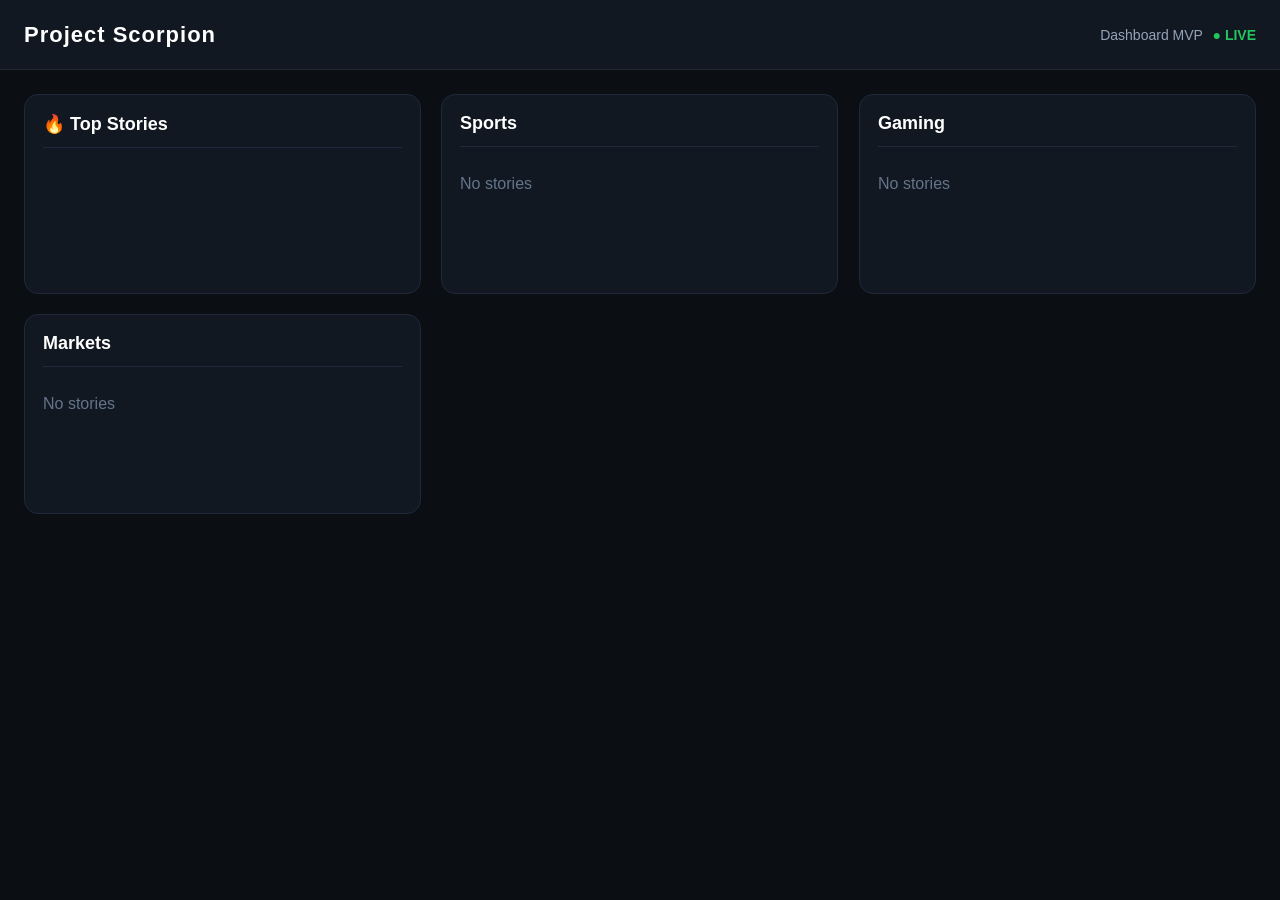
==== public/index.html @ e4bf0c77 "backend cleanup" ====
<!DOCTYPE html>
<html lang="en">
<head>
  <meta charset="UTF-8" />
  <meta name="viewport" content="width=device-width, initial-scale=1.0"/>
  <title>Project Scorpion</title>

 <style>
  * {
    box-sizing: border-box;
  }

  body {
    margin: 0;
    font-family: Arial, sans-serif;
    background: #0b0f14;
    color: white;
  }

  header {
    height: 70px;
    background: #121821;
    border-bottom: 1px solid #1f2937;

    display: flex;
    align-items: center;
    justify-content: space-between;

    padding: 0 24px;

    position: sticky;
    top: 0;
    z-index: 100;
    backdrop-filter: blur(10px);
  }

  .logo {
    font-size: 22px;
    font-weight: bold;
    letter-spacing: 1px;
  }

  .menu {
    color: #94a3b8;
    font-size: 14px;
  }

  .grid {
    padding: 24px;

    display: grid;
    grid-template-columns: repeat(auto-fit, minmax(320px, 1fr));
    gap: 20px;
  }

  /* =========================
     CARD
  ========================= */
  .card {
    background: #121821;
    border: 1px solid #1e293b;
    border-radius: 14px;
    padding: 18px;
    min-height: 200px;
    display: flex;
    flex-direction: column;
    overflow: hidden;
    transition: transform 0.15s ease,
                border-color 0.15s ease,
                opacity 0.3s ease;
    contain: layout paint;
  }

  .card:hover {
    transform: translateY(-2px);
    border-color: #334155;
  }

  .card h3 {
    margin-top: 0;
    margin-bottom: 18px;
    font-size: 18px;
    border-bottom: 1px solid #1e293b;
    padding-bottom: 12px;
  }

  /* =========================
     ITEMS
  ========================= */
  .item {
  padding: 12px 0;
  border-bottom: 1px solid #1e293b;
  line-height: 1.4;
  cursor: pointer;

  opacity: 0;
  transform: translateY(6px);

  transition: opacity 0.25s ease, transform 0.25s ease;
  will-change: opacity, transform;
}

  .item.show {
  opacity: 1;
  transform: translateY(0);
}

  .item:last-child {
    border-bottom: none;
  }

  .rank {
    color: #64748b;
    font-size: 13px;
    margin-right: 8px;
  }

  .hot {
    color: #f97316;
    font-size: 11px;
    font-weight: bold;
    margin-left: 8px;
  }

  .timestamp {
    margin-top: 6px;
    color: #64748b;
    font-size: 11px;
  }

  .new {
  color: #ef4444;
  font-size: 11px;
  font-weight: 700;
  margin-left: 8px;
  letter-spacing: 0.5px;
}

  .item a {
    display: inline-block;
    color: inherit;
    text-decoration: none;
    transition: 0.15s ease;
  }

  .item a:hover {
    text-decoration: underline;
    color: #60a5fa;
  }

  .item.new-flash {
  box-shadow: 0 0 0 1px rgba(239, 68, 68, 0.35),
              0 0 18px rgba(239, 68, 68, 0.25);
  background: rgba(239, 68, 68, 0.06);
}

  /* =========================
     SKELETON LOADING
  ========================= */
  .skeleton {
    opacity: 0.7;
  }

.skeleton-line {
  height: 10px;
  background: linear-gradient(90deg, #1e293b, #334155, #1e293b);
  background-size: 200% 100%;
  animation: shimmer 1.2s infinite;
  margin-bottom: 8px;
  border-radius: 4px;
  position: relative;
  overflow: hidden;
}

.skeleton-line.short {
  width: 60%;
}

.skeleton-line.long {
  width: 80%;
}
/* subtle pulse animation */
.skeleton-line::after {
  content: "";
  position: absolute;
  top: 0;
  left: -100%;
  height: 100%;
  width: 100%;
  background: linear-gradient(
    90deg,
    transparent,
    rgba(255,255,255,0.06),
    transparent
  );
  animation: shimmer 1.2s infinite;
}

 @keyframes shimmer {
  0% { background-position: -200% 0; }
  100% { background-position: 200% 0; }
}


/* ---------------------------
   SKELETON LOADING STATE
---------------------------- */

.skeleton-item {
  height: 18px;
  margin: 10px 0;
  width: 100%;
  border-radius: 6px;
  background: #1e293b;
  position: relative;
  overflow: hidden;
}

/* shimmer effect */
.skeleton-item::after {
  content: "";
  position: absolute;
  top: 0;
  left: -150px;
  height: 100%;
  width: 150px;
  background: linear-gradient(
    90deg,
    transparent,
    rgba(255,255,255,0.08),
    transparent
  );
  animation: shimmer 1.2s infinite;
}

/* smooth fade for Top Stories swap */
.fade-out {
  opacity: 0;
  transition: opacity 0.2s ease;
}

.fade-in {
  opacity: 1;
  transition: opacity 0.25s ease;
}

.live-indicator {
  color: #22c55e;
  font-weight: 600;
  margin-left: 6px;
  position: relative;
  animation: livePulse 1.6s ease-in-out infinite;
}

@keyframes livePulse {
  0% {
    opacity: 0.4;
    text-shadow: 0 0 0 rgba(34, 197, 94, 0);
  }
  50% {
    opacity: 1;
    text-shadow: 0 0 8px rgba(34, 197, 94, 0.6);
  }
  100% {
    opacity: 0.4;
    text-shadow: 0 0 0 rgba(34, 197, 94, 0);
  }
}

</style>

</head>

<body>

  <header>
  <div class="logo">Project Scorpion</div>
  <div class="menu">
  Dashboard MVP <span class="live-indicator">● LIVE</span>
</div>
</header>

  <div class="grid" id="dashboard"></div>

<script src="sources.js" defer></script>
<script src="main.js" defer></script>


</body>
</html>
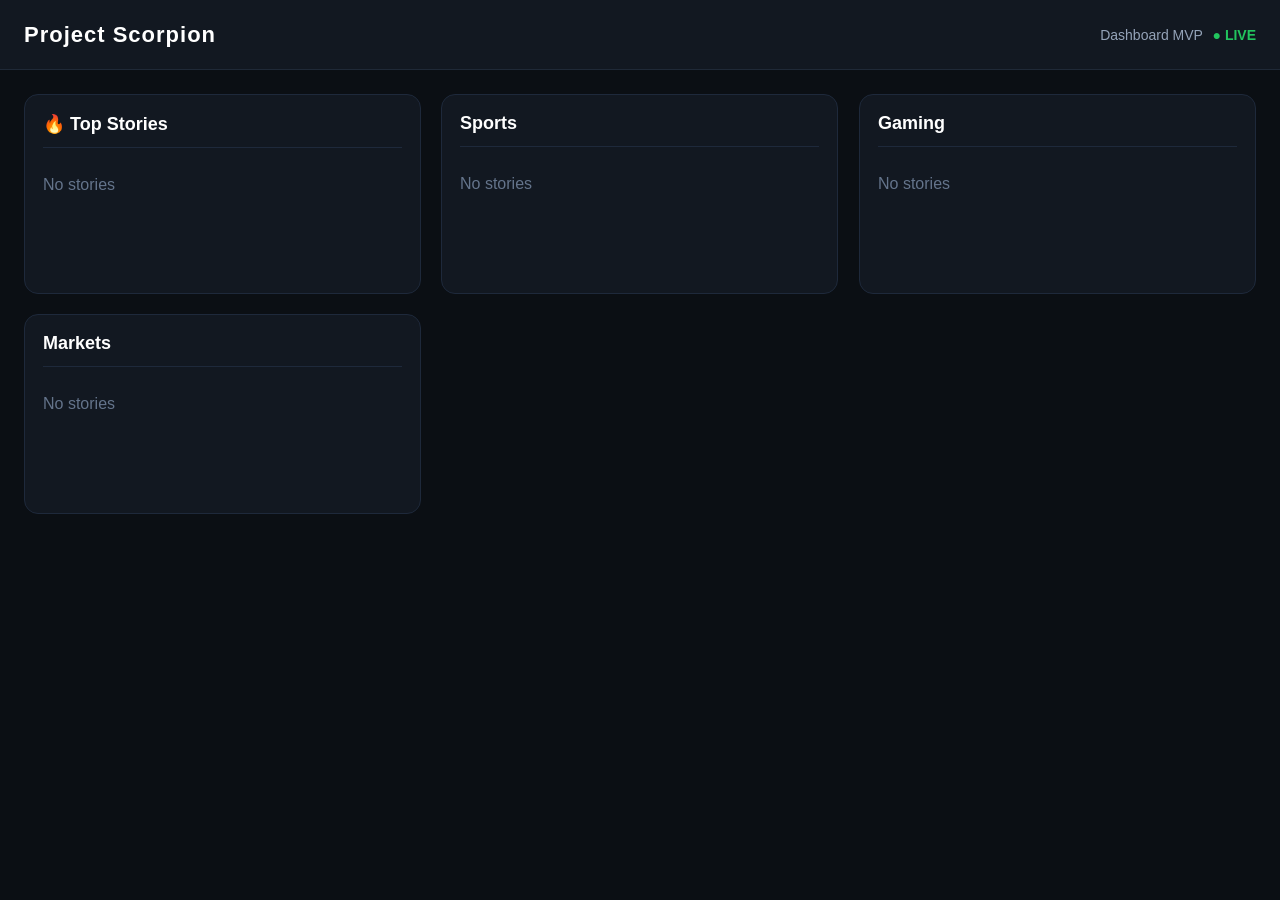
==== commit 9df231f4: "Add story source and publication metadata" ====
--- a/public/index.html
+++ b/public/index.html
@@ -2,10 +2,10 @@
 <html lang="en">
 <head>
   <meta charset="UTF-8" />
-  <meta name="viewport" content="width=device-width, initial-scale=1.0"/>
+  <meta name="viewport" content="width=device-width, initial-scale=1.0" />
   <title>Project Scorpion</title>
 
- <style>
+  <style>
   * {
     box-sizing: border-box;
   }
@@ -65,15 +65,15 @@
     display: flex;
     flex-direction: column;
     overflow: hidden;
-    transition: transform 0.15s ease,
-                border-color 0.15s ease,
+    transition: border-color 0.15s ease,
+                box-shadow 0.15s ease,
                 opacity 0.3s ease;
     contain: layout paint;
   }
 
   .card:hover {
-    transform: translateY(-2px);
     border-color: #334155;
+    box-shadow: 0 8px 24px rgba(0, 0, 0, 0.2);
   }
 
   .card h3 {
@@ -88,22 +88,20 @@
      ITEMS
   ========================= */
   .item {
-  padding: 12px 0;
-  border-bottom: 1px solid #1e293b;
-  line-height: 1.4;
-  cursor: pointer;
-
-  opacity: 0;
-  transform: translateY(6px);
-
-  transition: opacity 0.25s ease, transform 0.25s ease;
-  will-change: opacity, transform;
-}
+    padding: 12px 0;
+    border-bottom: 1px solid #1e293b;
+    line-height: 1.4;
+    cursor: pointer;
+    opacity: 0;
+    transform: translateY(6px);
+    transition: opacity 0.25s ease, transform 0.25s ease;
+    will-change: opacity, transform;
+  }
 
   .item.show {
-  opacity: 1;
-  transform: translateY(0);
-}
+    opacity: 1;
+    transform: translateY(0);
+  }
 
   .item:last-child {
     border-bottom: none;
@@ -129,12 +127,12 @@
   }
 
   .new {
-  color: #ef4444;
-  font-size: 11px;
-  font-weight: 700;
-  margin-left: 8px;
-  letter-spacing: 0.5px;
-}
+    color: #ef4444;
+    font-size: 11px;
+    font-weight: 700;
+    margin-left: 8px;
+    letter-spacing: 0.5px;
+  }
 
   .item a {
     display: inline-block;
@@ -149,10 +147,10 @@
   }
 
   .item.new-flash {
-  box-shadow: 0 0 0 1px rgba(239, 68, 68, 0.35),
-              0 0 18px rgba(239, 68, 68, 0.25);
-  background: rgba(239, 68, 68, 0.06);
-}
+    box-shadow: 0 0 0 1px rgba(239, 68, 68, 0.35),
+                0 0 18px rgba(239, 68, 68, 0.25);
+    background: rgba(239, 68, 68, 0.06);
+  }
 
   /* =========================
      SKELETON LOADING
@@ -267,24 +265,24 @@
   }
 }
 
-</style>
+  </style>
 
 </head>
 
 <body>
 
   <header>
-  <div class="logo">Project Scorpion</div>
-  <div class="menu">
-  Dashboard MVP <span class="live-indicator">● LIVE</span>
-</div>
-</header>
+    <div class="logo">Project Scorpion</div>
+    <div class="menu">
+      Dashboard MVP <span class="live-indicator">● LIVE</span>
+    </div>
+  </header>
 
   <div class="grid" id="dashboard"></div>
 
-<script src="sources.js" defer></script>
-<script src="main.js" defer></script>
+  <script src="sources.js" defer></script>
+  <script src="main.js" defer></script>
 
 
 </body>
-</html>+</html>
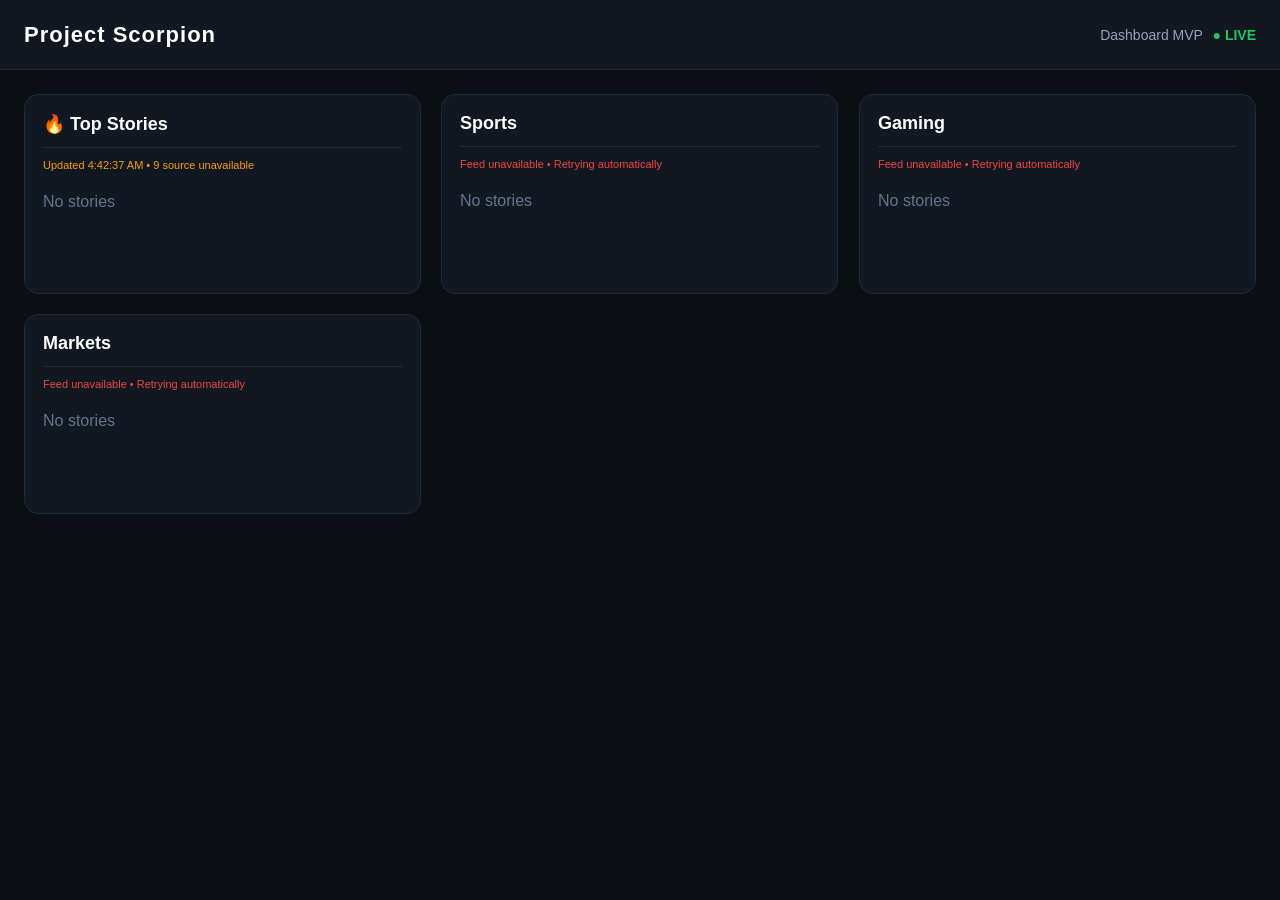
==== commit b29ffa6f: "Preserve feeds during source failures" ====
--- a/public/index.html
+++ b/public/index.html
@@ -84,6 +84,25 @@
     padding-bottom: 12px;
   }
 
+  .feed-status {
+    margin: -8px 0 10px;
+    color: #64748b;
+    font-size: 11px;
+    line-height: 1.4;
+  }
+
+  .feed-status.healthy {
+    color: #64748b;
+  }
+
+  .feed-status.degraded {
+    color: #f59e0b;
+  }
+
+  .feed-status.error {
+    color: #ef4444;
+  }
+
   /* =========================
      ITEMS
   ========================= */
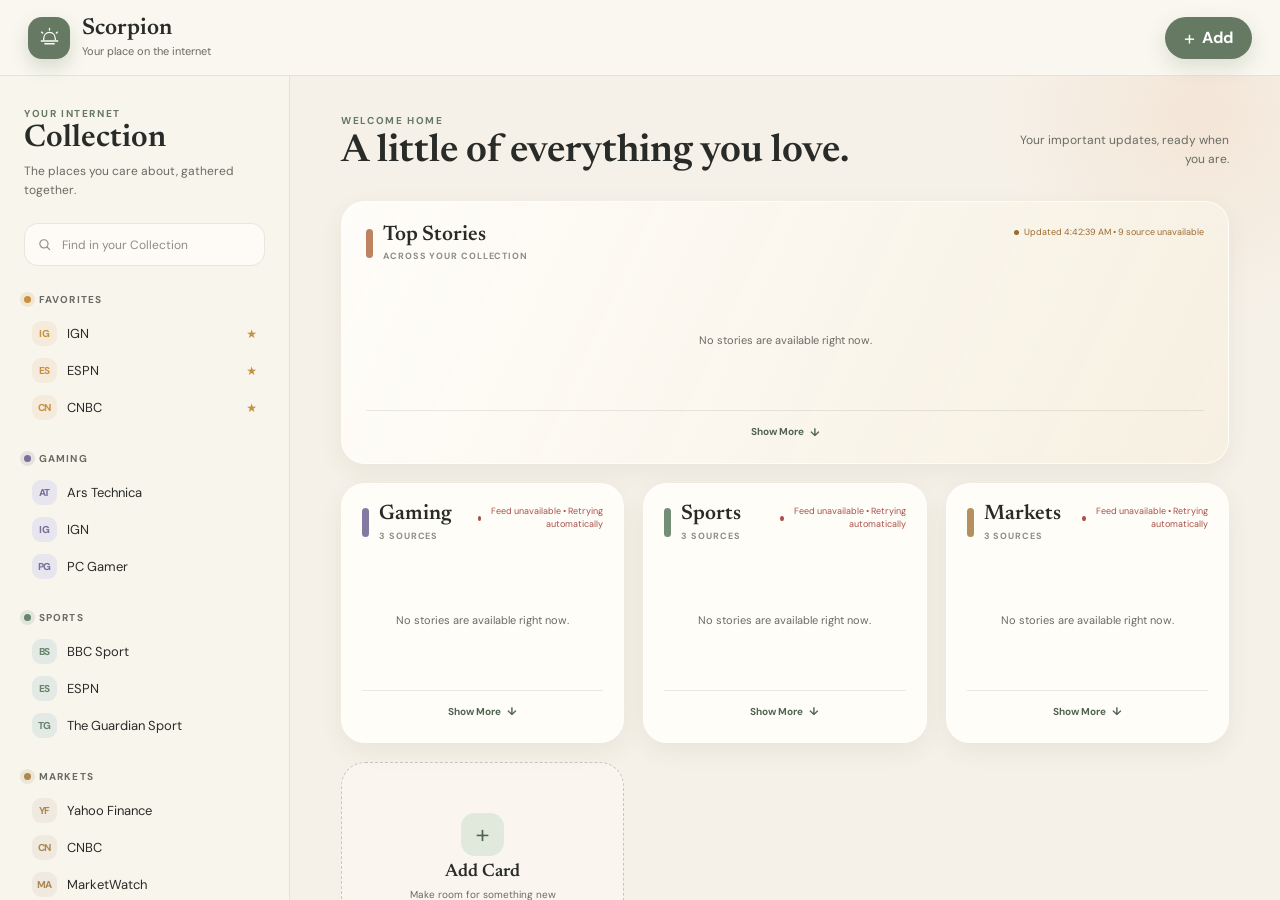
==== commit fee3636b: "Phase 3: Initial homepage redesign" ====
--- a/public/index.html
+++ b/public/index.html
@@ -3,305 +3,119 @@
 <head>
   <meta charset="UTF-8" />
   <meta name="viewport" content="width=device-width, initial-scale=1.0" />
+  <meta name="theme-color" content="#f6f1e8" />
   <title>Project Scorpion</title>
-
-  <style>
-  * {
-    box-sizing: border-box;
-  }
-
-  body {
-    margin: 0;
-    font-family: Arial, sans-serif;
-    background: #0b0f14;
-    color: white;
-  }
-
-  header {
-    height: 70px;
-    background: #121821;
-    border-bottom: 1px solid #1f2937;
-
-    display: flex;
-    align-items: center;
-    justify-content: space-between;
-
-    padding: 0 24px;
-
-    position: sticky;
-    top: 0;
-    z-index: 100;
-    backdrop-filter: blur(10px);
-  }
-
-  .logo {
-    font-size: 22px;
-    font-weight: bold;
-    letter-spacing: 1px;
-  }
-
-  .menu {
-    color: #94a3b8;
-    font-size: 14px;
-  }
-
-  .grid {
-    padding: 24px;
-
-    display: grid;
-    grid-template-columns: repeat(auto-fit, minmax(320px, 1fr));
-    gap: 20px;
-  }
-
-  /* =========================
-     CARD
-  ========================= */
-  .card {
-    background: #121821;
-    border: 1px solid #1e293b;
-    border-radius: 14px;
-    padding: 18px;
-    min-height: 200px;
-    display: flex;
-    flex-direction: column;
-    overflow: hidden;
-    transition: border-color 0.15s ease,
-                box-shadow 0.15s ease,
-                opacity 0.3s ease;
-    contain: layout paint;
-  }
-
-  .card:hover {
-    border-color: #334155;
-    box-shadow: 0 8px 24px rgba(0, 0, 0, 0.2);
-  }
-
-  .card h3 {
-    margin-top: 0;
-    margin-bottom: 18px;
-    font-size: 18px;
-    border-bottom: 1px solid #1e293b;
-    padding-bottom: 12px;
-  }
-
-  .feed-status {
-    margin: -8px 0 10px;
-    color: #64748b;
-    font-size: 11px;
-    line-height: 1.4;
-  }
-
-  .feed-status.healthy {
-    color: #64748b;
-  }
-
-  .feed-status.degraded {
-    color: #f59e0b;
-  }
-
-  .feed-status.error {
-    color: #ef4444;
-  }
-
-  /* =========================
-     ITEMS
-  ========================= */
-  .item {
-    padding: 12px 0;
-    border-bottom: 1px solid #1e293b;
-    line-height: 1.4;
-    cursor: pointer;
-    opacity: 0;
-    transform: translateY(6px);
-    transition: opacity 0.25s ease, transform 0.25s ease;
-    will-change: opacity, transform;
-  }
-
-  .item.show {
-    opacity: 1;
-    transform: translateY(0);
-  }
-
-  .item:last-child {
-    border-bottom: none;
-  }
-
-  .rank {
-    color: #64748b;
-    font-size: 13px;
-    margin-right: 8px;
-  }
-
-  .hot {
-    color: #f97316;
-    font-size: 11px;
-    font-weight: bold;
-    margin-left: 8px;
-  }
-
-  .timestamp {
-    margin-top: 6px;
-    color: #64748b;
-    font-size: 11px;
-  }
-
-  .new {
-    color: #ef4444;
-    font-size: 11px;
-    font-weight: 700;
-    margin-left: 8px;
-    letter-spacing: 0.5px;
-  }
-
-  .item a {
-    display: inline-block;
-    color: inherit;
-    text-decoration: none;
-    transition: 0.15s ease;
-  }
-
-  .item a:hover {
-    text-decoration: underline;
-    color: #60a5fa;
-  }
-
-  .item.new-flash {
-    box-shadow: 0 0 0 1px rgba(239, 68, 68, 0.35),
-                0 0 18px rgba(239, 68, 68, 0.25);
-    background: rgba(239, 68, 68, 0.06);
-  }
-
-  /* =========================
-     SKELETON LOADING
-  ========================= */
-  .skeleton {
-    opacity: 0.7;
-  }
-
-.skeleton-line {
-  height: 10px;
-  background: linear-gradient(90deg, #1e293b, #334155, #1e293b);
-  background-size: 200% 100%;
-  animation: shimmer 1.2s infinite;
-  margin-bottom: 8px;
-  border-radius: 4px;
-  position: relative;
-  overflow: hidden;
-}
-
-.skeleton-line.short {
-  width: 60%;
-}
-
-.skeleton-line.long {
-  width: 80%;
-}
-/* subtle pulse animation */
-.skeleton-line::after {
-  content: "";
-  position: absolute;
-  top: 0;
-  left: -100%;
-  height: 100%;
-  width: 100%;
-  background: linear-gradient(
-    90deg,
-    transparent,
-    rgba(255,255,255,0.06),
-    transparent
-  );
-  animation: shimmer 1.2s infinite;
-}
-
- @keyframes shimmer {
-  0% { background-position: -200% 0; }
-  100% { background-position: 200% 0; }
-}
-
-
-/* ---------------------------
-   SKELETON LOADING STATE
----------------------------- */
-
-.skeleton-item {
-  height: 18px;
-  margin: 10px 0;
-  width: 100%;
-  border-radius: 6px;
-  background: #1e293b;
-  position: relative;
-  overflow: hidden;
-}
-
-/* shimmer effect */
-.skeleton-item::after {
-  content: "";
-  position: absolute;
-  top: 0;
-  left: -150px;
-  height: 100%;
-  width: 150px;
-  background: linear-gradient(
-    90deg,
-    transparent,
-    rgba(255,255,255,0.08),
-    transparent
-  );
-  animation: shimmer 1.2s infinite;
-}
-
-/* smooth fade for Top Stories swap */
-.fade-out {
-  opacity: 0;
-  transition: opacity 0.2s ease;
-}
-
-.fade-in {
-  opacity: 1;
-  transition: opacity 0.25s ease;
-}
-
-.live-indicator {
-  color: #22c55e;
-  font-weight: 600;
-  margin-left: 6px;
-  position: relative;
-  animation: livePulse 1.6s ease-in-out infinite;
-}
-
-@keyframes livePulse {
-  0% {
-    opacity: 0.4;
-    text-shadow: 0 0 0 rgba(34, 197, 94, 0);
-  }
-  50% {
-    opacity: 1;
-    text-shadow: 0 0 8px rgba(34, 197, 94, 0.6);
-  }
-  100% {
-    opacity: 0.4;
-    text-shadow: 0 0 0 rgba(34, 197, 94, 0);
-  }
-}
-
-  </style>
-
+  <link rel="preconnect" href="https://fonts.googleapis.com" />
+  <link rel="preconnect" href="https://fonts.gstatic.com" crossorigin />
+  <link
+    href="https://fonts.googleapis.com/css2?family=DM+Sans:wght@400;500;600;700&amp;family=Newsreader:opsz,wght@6..72,600&amp;display=swap"
+    rel="stylesheet"
+  />
+  <link rel="stylesheet" href="styles.css" />
 </head>
 
 <body>
+  <div class="app-shell">
+    <header class="app-header">
+      <a class="brand" href="/" aria-label="Project Scorpion home">
+        <span class="brand-mark" aria-hidden="true">
+          <svg viewBox="0 0 32 32" role="img">
+            <path d="M8.5 18.5c0-5.3 3.1-9 7.5-9s7.5 3.7 7.5 9" />
+            <path d="M5.5 20.5h21M10 24h12" />
+            <path d="M16 4.5v2M5.8 9.1l1.5 1.3M26.2 9.1l-1.5 1.3" />
+          </svg>
+        </span>
+        <span>
+          <span class="brand-name">Scorpion</span>
+          <span class="brand-note">Your place on the internet</span>
+        </span>
+      </a>
 
-  <header>
-    <div class="logo">Project Scorpion</div>
-    <div class="menu">
-      Dashboard MVP <span class="live-indicator">● LIVE</span>
-    </div>
-  </header>
+      <button class="primary-button" id="open-source-dialog" type="button">
+        <span aria-hidden="true">+</span>
+        Add
+      </button>
+    </header>
 
-  <div class="grid" id="dashboard"></div>
+    <main class="app-layout">
+      <aside class="collection" aria-labelledby="collection-title">
+        <div class="collection-heading">
+          <p class="eyebrow">Your internet</p>
+          <h1 id="collection-title">Collection</h1>
+          <p class="collection-intro">The places you care about, gathered together.</p>
+        </div>
+
+        <label class="collection-search" for="collection-search">
+          <svg viewBox="0 0 24 24" aria-hidden="true">
+            <circle cx="11" cy="11" r="6.5" />
+            <path d="m16 16 4 4" />
+          </svg>
+          <input
+            id="collection-search"
+            type="search"
+            placeholder="Find in your Collection"
+            autocomplete="off"
+          />
+        </label>
+
+        <div class="collection-sections" id="collection-sections"></div>
+        <p class="collection-empty" id="collection-empty" hidden>
+          Nothing in your Collection matches that search.
+        </p>
+
+        <button class="collection-add" id="collection-add" type="button">
+          <span class="collection-add-icon" aria-hidden="true">+</span>
+          <span>
+            <strong>Add something</strong>
+            <small>Bring another place into your Collection</small>
+          </span>
+        </button>
+      </aside>
+
+      <section class="workspace" aria-labelledby="workspace-title">
+        <div class="workspace-scroll">
+          <div class="workspace-heading">
+            <div>
+              <p class="eyebrow">Welcome home</p>
+              <h2 id="workspace-title">A little of everything you love.</h2>
+            </div>
+            <p class="workspace-intro">
+              Your important updates, ready when you are.
+            </p>
+          </div>
+
+          <div class="top-stories-slot" id="top-stories-slot"></div>
+          <div class="card-grid" id="card-grid"></div>
+        </div>
+      </section>
+    </main>
+  </div>
+
+  <dialog class="source-dialog" id="source-dialog" aria-labelledby="source-dialog-title">
+    <form method="dialog">
+      <button class="dialog-close" value="close" aria-label="Close dialog">&times;</button>
+      <span class="dialog-icon" aria-hidden="true">
+        <svg viewBox="0 0 24 24">
+          <path d="M12 3v18M3 12h18" />
+        </svg>
+      </span>
+      <p class="eyebrow">Grow your Collection</p>
+      <h2 id="source-dialog-title">Add something you love</h2>
+      <p>
+        Soon, you’ll be able to type a website or name and Scorpion will take
+        care of the rest.
+      </p>
+      <div class="dialog-preview" aria-hidden="true">
+        <span>Try “Wowhead” or “youtube.com”</span>
+        <span class="dialog-preview-button">Find</span>
+      </div>
+      <button class="secondary-button" value="close">Sounds good</button>
+    </form>
+  </dialog>
+
+  <div class="toast" id="toast" role="status" aria-live="polite"></div>
 
   <script src="sources.js" defer></script>
   <script src="main.js" defer></script>
-
-
 </body>
 </html>
--- a/public/styles.css
+++ b/public/styles.css
@@ -0,0 +1,1065 @@
+:root {
+  color-scheme: light;
+  --canvas: #f6f1e8;
+  --canvas-deep: #eee6d9;
+  --surface: rgba(255, 253, 249, 0.94);
+  --surface-strong: #fffdf9;
+  --surface-soft: #f2ecdf;
+  --ink: #292b28;
+  --ink-soft: #696b63;
+  --ink-faint: #8c8d84;
+  --line: rgba(62, 66, 57, 0.11);
+  --sage: #657963;
+  --sage-deep: #4f6450;
+  --sage-soft: #e1e8dc;
+  --peach: #e9b38f;
+  --peach-soft: #f8e5d6;
+  --gold-soft: #f4e8c8;
+  --error: #a84f47;
+  --warning: #9b6a2f;
+  --shadow-sm: 0 8px 24px rgba(74, 64, 49, 0.07);
+  --shadow-md: 0 18px 48px rgba(74, 64, 49, 0.1);
+  --radius-lg: 24px;
+  --radius-md: 18px;
+  --header-height: 76px;
+  --collection-width: 290px;
+}
+
+* {
+  box-sizing: border-box;
+}
+
+html,
+body {
+  height: 100%;
+}
+
+body {
+  margin: 0;
+  overflow: hidden;
+  background: var(--canvas);
+  color: var(--ink);
+  font-family: "DM Sans", system-ui, -apple-system, BlinkMacSystemFont, "Segoe UI", sans-serif;
+  -webkit-font-smoothing: antialiased;
+}
+
+button,
+input {
+  font: inherit;
+}
+
+button,
+a {
+  -webkit-tap-highlight-color: transparent;
+}
+
+button:focus-visible,
+a:focus-visible,
+input:focus-visible {
+  outline: 3px solid rgba(101, 121, 99, 0.3);
+  outline-offset: 3px;
+}
+
+.app-shell {
+  height: 100%;
+  overflow: hidden;
+}
+
+.app-header {
+  align-items: center;
+  background: rgba(250, 247, 240, 0.88);
+  border-bottom: 1px solid var(--line);
+  display: flex;
+  height: var(--header-height);
+  justify-content: space-between;
+  padding: 0 28px;
+  position: relative;
+  z-index: 10;
+  backdrop-filter: blur(18px);
+}
+
+.brand {
+  align-items: center;
+  color: inherit;
+  display: inline-flex;
+  gap: 12px;
+  text-decoration: none;
+}
+
+.brand-mark {
+  align-items: center;
+  background: var(--sage);
+  border-radius: 14px;
+  box-shadow: 0 8px 18px rgba(79, 100, 80, 0.2);
+  display: inline-flex;
+  height: 42px;
+  justify-content: center;
+  width: 42px;
+}
+
+.brand-mark svg {
+  fill: none;
+  height: 25px;
+  stroke: #fffdf9;
+  stroke-linecap: round;
+  stroke-linejoin: round;
+  stroke-width: 1.7;
+  width: 25px;
+}
+
+.brand-name,
+.brand-note {
+  display: block;
+}
+
+.brand-name {
+  font-family: "Newsreader", Georgia, serif;
+  font-size: 23px;
+  font-weight: 600;
+  line-height: 1;
+}
+
+.brand-note {
+  color: var(--ink-soft);
+  font-size: 11px;
+  margin-top: 4px;
+}
+
+.primary-button,
+.secondary-button {
+  align-items: center;
+  border: 0;
+  border-radius: 999px;
+  cursor: pointer;
+  display: inline-flex;
+  font-weight: 700;
+  gap: 7px;
+  justify-content: center;
+  transition: background 160ms ease, box-shadow 160ms ease, transform 160ms ease;
+}
+
+.primary-button {
+  background: var(--sage);
+  box-shadow: 0 8px 20px rgba(79, 100, 80, 0.17);
+  color: white;
+  min-height: 42px;
+  padding: 0 19px;
+}
+
+.primary-button span {
+  font-size: 20px;
+  font-weight: 400;
+  line-height: 1;
+}
+
+.primary-button:hover {
+  background: var(--sage-deep);
+  box-shadow: 0 10px 24px rgba(79, 100, 80, 0.22);
+  transform: translateY(-1px);
+}
+
+.secondary-button {
+  background: var(--sage-soft);
+  color: var(--sage-deep);
+  min-height: 44px;
+  padding: 0 22px;
+}
+
+.app-layout {
+  display: grid;
+  grid-template-columns: var(--collection-width) minmax(0, 1fr);
+  height: calc(100% - var(--header-height));
+}
+
+.collection {
+  background: rgba(250, 247, 240, 0.72);
+  border-right: 1px solid var(--line);
+  overflow-y: auto;
+  padding: 31px 24px 28px;
+  scrollbar-color: rgba(101, 121, 99, 0.24) transparent;
+  scrollbar-width: thin;
+}
+
+.collection-heading h1,
+.workspace-heading h2,
+.source-dialog h2 {
+  font-family: "Newsreader", Georgia, serif;
+  font-weight: 600;
+}
+
+.collection-heading h1 {
+  font-size: 31px;
+  line-height: 1;
+  margin: 3px 0 8px;
+}
+
+.eyebrow {
+  color: var(--sage);
+  font-size: 10px;
+  font-weight: 700;
+  letter-spacing: 0.16em;
+  margin: 0;
+  text-transform: uppercase;
+}
+
+.collection-intro,
+.workspace-intro {
+  color: var(--ink-soft);
+  font-size: 12px;
+  line-height: 1.55;
+  margin: 0;
+}
+
+.collection-search {
+  align-items: center;
+  background: rgba(255, 253, 249, 0.78);
+  border: 1px solid var(--line);
+  border-radius: 14px;
+  display: flex;
+  gap: 8px;
+  margin: 24px 0 27px;
+  min-height: 43px;
+  padding: 0 12px;
+  transition: background 160ms ease, border-color 160ms ease, box-shadow 160ms ease;
+}
+
+.collection-search:focus-within {
+  background: var(--surface-strong);
+  border-color: rgba(101, 121, 99, 0.35);
+  box-shadow: 0 0 0 4px rgba(101, 121, 99, 0.08);
+}
+
+.collection-search svg {
+  fill: none;
+  height: 17px;
+  stroke: var(--ink-faint);
+  stroke-linecap: round;
+  stroke-width: 1.8;
+  width: 17px;
+}
+
+.collection-search input {
+  background: transparent;
+  border: 0;
+  color: var(--ink);
+  font-size: 12px;
+  min-width: 0;
+  outline: 0;
+  width: 100%;
+}
+
+.collection-search input::placeholder {
+  color: var(--ink-faint);
+}
+
+.collection-section {
+  margin-bottom: 26px;
+}
+
+.collection-section[hidden] {
+  display: none;
+}
+
+.collection-section-heading {
+  align-items: center;
+  color: var(--ink-soft);
+  display: flex;
+  font-size: 10px;
+  font-weight: 700;
+  gap: 8px;
+  letter-spacing: 0.11em;
+  margin: 0 0 9px;
+  text-transform: uppercase;
+}
+
+.collection-dot {
+  background: var(--section-color, var(--sage));
+  border-radius: 50%;
+  box-shadow: 0 0 0 4px color-mix(in srgb, var(--section-color, var(--sage)) 15%, transparent);
+  height: 7px;
+  width: 7px;
+}
+
+.collection-list {
+  list-style: none;
+  margin: 0;
+  padding: 0;
+}
+
+.collection-item {
+  align-items: center;
+  border-radius: 10px;
+  color: var(--ink);
+  display: flex;
+  font-size: 13px;
+  gap: 10px;
+  min-height: 34px;
+  padding: 6px 8px;
+  transition: background 150ms ease;
+}
+
+.collection-item:hover {
+  background: rgba(255, 253, 249, 0.78);
+}
+
+.source-avatar {
+  align-items: center;
+  background: var(--avatar-color, var(--sage-soft));
+  border-radius: 9px;
+  color: var(--avatar-ink, var(--sage-deep));
+  display: inline-flex;
+  flex: 0 0 auto;
+  font-size: 10px;
+  font-weight: 800;
+  height: 25px;
+  justify-content: center;
+  letter-spacing: -0.02em;
+  width: 25px;
+}
+
+.favorite-star {
+  color: #c79042;
+  font-size: 12px;
+  margin-left: auto;
+}
+
+.collection-more {
+  background: transparent;
+  border: 0;
+  color: var(--sage-deep);
+  cursor: pointer;
+  font-size: 11px;
+  font-weight: 700;
+  margin: 5px 0 0 34px;
+  padding: 5px 0;
+}
+
+.collection-empty {
+  color: var(--ink-soft);
+  font-size: 12px;
+  line-height: 1.55;
+  padding: 5px 8px 18px;
+}
+
+.collection-add {
+  align-items: center;
+  background: transparent;
+  border: 1px dashed rgba(101, 121, 99, 0.3);
+  border-radius: 15px;
+  color: var(--ink);
+  cursor: pointer;
+  display: flex;
+  gap: 11px;
+  padding: 11px;
+  text-align: left;
+  transition: background 160ms ease, border-color 160ms ease;
+  width: 100%;
+}
+
+.collection-add:hover {
+  background: rgba(255, 253, 249, 0.65);
+  border-color: rgba(101, 121, 99, 0.55);
+}
+
+.collection-add-icon {
+  align-items: center;
+  background: var(--sage-soft);
+  border-radius: 10px;
+  color: var(--sage-deep);
+  display: inline-flex;
+  flex: 0 0 auto;
+  font-size: 19px;
+  height: 31px;
+  justify-content: center;
+  width: 31px;
+}
+
+.collection-add strong,
+.collection-add small {
+  display: block;
+}
+
+.collection-add strong {
+  font-size: 12px;
+}
+
+.collection-add small {
+  color: var(--ink-soft);
+  font-size: 9px;
+  line-height: 1.4;
+  margin-top: 2px;
+}
+
+.workspace {
+  min-width: 0;
+  overflow: hidden;
+  position: relative;
+}
+
+.workspace::before {
+  background: radial-gradient(circle, rgba(233, 179, 143, 0.18), transparent 68%);
+  content: "";
+  height: 420px;
+  pointer-events: none;
+  position: absolute;
+  right: -130px;
+  top: -170px;
+  width: 420px;
+}
+
+.workspace-scroll {
+  height: 100%;
+  overflow-y: auto;
+  padding: 38px clamp(28px, 4vw, 64px) 70px;
+  scrollbar-color: rgba(101, 121, 99, 0.24) transparent;
+  scrollbar-width: thin;
+}
+
+.workspace-heading {
+  align-items: end;
+  display: flex;
+  gap: 28px;
+  justify-content: space-between;
+  margin: 0 auto 29px;
+  max-width: 1440px;
+  position: relative;
+}
+
+.workspace-heading h2 {
+  font-size: clamp(31px, 3vw, 45px);
+  line-height: 1.05;
+  margin: 5px 0 0;
+}
+
+.workspace-intro {
+  max-width: 230px;
+  padding-bottom: 4px;
+  text-align: right;
+}
+
+.top-stories-slot,
+.card-grid {
+  margin-left: auto;
+  margin-right: auto;
+  max-width: 1440px;
+}
+
+.top-stories-slot {
+  margin-bottom: 19px;
+}
+
+.card-grid {
+  display: grid;
+  gap: 19px;
+  grid-template-columns: repeat(3, minmax(0, 1fr));
+}
+
+.workspace-card {
+  background: var(--surface);
+  border: 1px solid rgba(255, 255, 255, 0.72);
+  border-radius: var(--radius-lg);
+  box-shadow: var(--shadow-sm);
+  display: flex;
+  flex-direction: column;
+  min-width: 0;
+  overflow: hidden;
+  padding: 19px 20px 14px;
+  position: relative;
+  transition: box-shadow 180ms ease, transform 180ms ease;
+}
+
+.workspace-card:hover {
+  box-shadow: var(--shadow-md);
+  transform: translateY(-1px);
+}
+
+.top-stories-card {
+  background:
+    linear-gradient(115deg, rgba(255, 253, 249, 0.98), rgba(246, 239, 225, 0.95));
+  min-height: 0;
+  padding: 22px 24px 15px;
+}
+
+.card-heading {
+  align-items: flex-start;
+  display: flex;
+  gap: 12px;
+  justify-content: space-between;
+  margin-bottom: 8px;
+}
+
+.card-title-group {
+  align-items: center;
+  display: flex;
+  gap: 10px;
+  min-width: 0;
+}
+
+.card-accent {
+  background: var(--card-color, var(--sage));
+  border-radius: 999px;
+  height: 29px;
+  opacity: 0.92;
+  position: relative;
+  width: 7px;
+}
+
+.card-heading h3 {
+  font-family: "Newsreader", Georgia, serif;
+  font-size: 21px;
+  font-weight: 600;
+  line-height: 1.1;
+  margin: 0;
+}
+
+.card-kicker {
+  color: var(--ink-faint);
+  display: block;
+  font-size: 9px;
+  font-weight: 700;
+  letter-spacing: 0.1em;
+  margin-top: 3px;
+  text-transform: uppercase;
+}
+
+.feed-status {
+  align-items: center;
+  color: var(--ink-faint);
+  display: inline-flex;
+  flex: 0 0 auto;
+  font-size: 9px;
+  gap: 5px;
+  line-height: 1.4;
+  margin-top: 2px;
+  max-width: 52%;
+  text-align: right;
+}
+
+.feed-status::before {
+  background: var(--sage);
+  border-radius: 50%;
+  content: "";
+  height: 5px;
+  width: 5px;
+}
+
+.feed-status.degraded {
+  color: var(--warning);
+}
+
+.feed-status.degraded::before {
+  background: var(--warning);
+}
+
+.feed-status.error {
+  color: var(--error);
+}
+
+.feed-status.error::before {
+  background: var(--error);
+}
+
+.feed {
+  display: flex;
+  flex: 1;
+  flex-direction: column;
+}
+
+.story-item {
+  align-items: flex-start;
+  border-top: 1px solid var(--line);
+  display: grid;
+  gap: 10px;
+  grid-template-columns: 22px minmax(0, 1fr);
+  opacity: 0;
+  padding: 11px 0;
+  transform: translateY(4px);
+  transition: background 150ms ease, opacity 220ms ease, transform 220ms ease;
+}
+
+.story-item.show {
+  opacity: 1;
+  transform: translateY(0);
+}
+
+.story-rank {
+  align-items: center;
+  background: var(--surface-soft);
+  border-radius: 8px;
+  color: var(--ink-faint);
+  display: inline-flex;
+  font-size: 9px;
+  font-weight: 700;
+  height: 22px;
+  justify-content: center;
+  margin-top: 1px;
+  width: 22px;
+}
+
+.story-content {
+  min-width: 0;
+}
+
+.story-title {
+  color: var(--ink);
+  display: inline;
+  font-size: 12px;
+  font-weight: 600;
+  line-height: 1.42;
+  text-decoration: none;
+  transition: color 150ms ease;
+}
+
+.story-title:hover {
+  color: var(--sage-deep);
+  text-decoration: underline;
+  text-decoration-color: rgba(79, 100, 80, 0.35);
+  text-underline-offset: 3px;
+}
+
+.story-metadata {
+  align-items: center;
+  color: var(--ink-faint);
+  display: flex;
+  flex-wrap: wrap;
+  font-size: 9px;
+  gap: 5px;
+  margin-top: 5px;
+}
+
+.story-category {
+  color: var(--sage-deep);
+  font-weight: 700;
+  text-transform: capitalize;
+}
+
+.story-badge {
+  border-radius: 999px;
+  display: inline-flex;
+  font-size: 8px;
+  font-weight: 800;
+  letter-spacing: 0.05em;
+  margin-left: 5px;
+  padding: 2px 5px;
+  vertical-align: 1px;
+}
+
+.story-badge.hot {
+  background: var(--peach-soft);
+  color: #a45432;
+}
+
+.story-badge.new {
+  background: var(--sage-soft);
+  color: var(--sage-deep);
+}
+
+.story-item.new-flash {
+  background: rgba(225, 232, 220, 0.43);
+  border-radius: 10px;
+  box-shadow: 0 0 0 7px rgba(225, 232, 220, 0.43);
+}
+
+.card-empty-state {
+  align-items: center;
+  color: var(--ink-soft);
+  display: flex;
+  flex: 1;
+  font-size: 11px;
+  justify-content: center;
+  min-height: 140px;
+  text-align: center;
+}
+
+.card-footer {
+  align-items: center;
+  border-top: 1px solid var(--line);
+  display: flex;
+  justify-content: center;
+  margin-top: auto;
+  min-height: 38px;
+}
+
+.card-toggle {
+  align-items: center;
+  background: transparent;
+  border: 0;
+  color: var(--sage-deep);
+  cursor: pointer;
+  display: inline-flex;
+  font-size: 10px;
+  font-weight: 700;
+  gap: 6px;
+  padding: 9px 12px 5px;
+}
+
+.card-toggle::after {
+  content: "↓";
+  font-size: 11px;
+  transition: transform 160ms ease;
+}
+
+.card-toggle[aria-expanded="true"]::after {
+  transform: rotate(180deg);
+}
+
+.skeleton-story {
+  border-top: 1px solid var(--line);
+  display: grid;
+  gap: 10px;
+  grid-template-columns: 22px 1fr;
+  padding: 12px 0;
+}
+
+.skeleton-rank,
+.skeleton-line {
+  animation: shimmer 1.5s ease-in-out infinite;
+  background: linear-gradient(90deg, #eee8dc, #f8f4ec, #eee8dc);
+  background-size: 200% 100%;
+}
+
+.skeleton-rank {
+  border-radius: 8px;
+  height: 22px;
+  width: 22px;
+}
+
+.skeleton-line {
+  border-radius: 6px;
+  height: 9px;
+  margin-top: 2px;
+  width: 94%;
+}
+
+.skeleton-line.short {
+  margin-top: 7px;
+  width: 54%;
+}
+
+@keyframes shimmer {
+  0% { background-position: 200% 0; }
+  100% { background-position: -200% 0; }
+}
+
+.add-card-button {
+  align-items: center;
+  background: rgba(255, 253, 249, 0.45);
+  border: 1px dashed rgba(101, 121, 99, 0.35);
+  border-radius: var(--radius-lg);
+  color: var(--sage-deep);
+  cursor: pointer;
+  display: flex;
+  flex-direction: column;
+  gap: 7px;
+  justify-content: center;
+  min-height: 190px;
+  padding: 22px;
+  transition: background 160ms ease, border-color 160ms ease, transform 160ms ease;
+}
+
+.add-card-button:hover {
+  background: rgba(255, 253, 249, 0.75);
+  border-color: rgba(101, 121, 99, 0.62);
+  transform: translateY(-1px);
+}
+
+.add-card-icon {
+  align-items: center;
+  background: var(--sage-soft);
+  border-radius: 14px;
+  display: inline-flex;
+  font-size: 26px;
+  font-weight: 300;
+  height: 43px;
+  justify-content: center;
+  width: 43px;
+}
+
+.add-card-button strong {
+  color: var(--ink);
+  font-family: "Newsreader", Georgia, serif;
+  font-size: 18px;
+  font-weight: 600;
+}
+
+.add-card-button small {
+  color: var(--ink-soft);
+  font-size: 10px;
+}
+
+.temporary-card {
+  min-height: 190px;
+}
+
+.temporary-label {
+  background: var(--gold-soft);
+  border-radius: 999px;
+  color: #86672f;
+  font-size: 8px;
+  font-weight: 800;
+  letter-spacing: 0.08em;
+  padding: 4px 7px;
+  text-transform: uppercase;
+}
+
+.temporary-empty {
+  align-items: center;
+  color: var(--ink-soft);
+  display: flex;
+  flex: 1;
+  flex-direction: column;
+  font-size: 11px;
+  justify-content: center;
+  line-height: 1.5;
+  min-height: 104px;
+  padding: 15px;
+  text-align: center;
+}
+
+.temporary-empty span {
+  background: var(--peach-soft);
+  border-radius: 50%;
+  color: #a45f3d;
+  font-size: 21px;
+  height: 43px;
+  line-height: 41px;
+  margin-bottom: 9px;
+  width: 43px;
+}
+
+.temporary-remove {
+  background: transparent;
+  border: 0;
+  color: var(--ink-faint);
+  cursor: pointer;
+  font-size: 10px;
+  font-weight: 700;
+  padding: 7px;
+}
+
+.temporary-remove:hover {
+  color: var(--error);
+}
+
+.temporary-card.just-added {
+  animation: cardArrival 650ms ease both;
+}
+
+@keyframes cardArrival {
+  0% {
+    box-shadow: 0 0 0 8px rgba(101, 121, 99, 0.18);
+    opacity: 0;
+    transform: translateY(8px);
+  }
+  100% {
+    box-shadow: var(--shadow-sm);
+    opacity: 1;
+    transform: translateY(0);
+  }
+}
+
+.source-dialog {
+  background: var(--surface-strong);
+  border: 0;
+  border-radius: 26px;
+  box-shadow: 0 28px 90px rgba(54, 49, 40, 0.24);
+  color: var(--ink);
+  max-width: 440px;
+  padding: 0;
+  width: calc(100% - 32px);
+}
+
+.source-dialog::backdrop {
+  background: rgba(50, 49, 43, 0.32);
+  backdrop-filter: blur(6px);
+}
+
+.source-dialog form {
+  padding: 35px;
+  position: relative;
+}
+
+.source-dialog h2 {
+  font-size: 31px;
+  line-height: 1.05;
+  margin: 8px 0 11px;
+}
+
+.source-dialog p:not(.eyebrow) {
+  color: var(--ink-soft);
+  font-size: 13px;
+  line-height: 1.6;
+  margin: 0;
+}
+
+.dialog-close {
+  background: var(--surface-soft);
+  border: 0;
+  border-radius: 50%;
+  color: var(--ink-soft);
+  cursor: pointer;
+  font-size: 22px;
+  height: 34px;
+  line-height: 1;
+  position: absolute;
+  right: 18px;
+  top: 18px;
+  width: 34px;
+}
+
+.dialog-icon {
+  align-items: center;
+  background: var(--sage-soft);
+  border-radius: 16px;
+  display: flex;
+  height: 48px;
+  justify-content: center;
+  margin-bottom: 24px;
+  width: 48px;
+}
+
+.dialog-icon svg {
+  fill: none;
+  height: 23px;
+  stroke: var(--sage-deep);
+  stroke-linecap: round;
+  stroke-width: 1.8;
+  width: 23px;
+}
+
+.dialog-preview {
+  align-items: center;
+  background: var(--surface-soft);
+  border: 1px solid var(--line);
+  border-radius: 14px;
+  color: var(--ink-faint);
+  display: flex;
+  font-size: 11px;
+  justify-content: space-between;
+  margin: 24px 0 18px;
+  min-height: 47px;
+  padding: 0 9px 0 14px;
+}
+
+.dialog-preview-button {
+  background: rgba(101, 121, 99, 0.14);
+  border-radius: 9px;
+  color: var(--sage-deep);
+  font-weight: 700;
+  padding: 7px 12px;
+}
+
+.source-dialog .secondary-button {
+  width: 100%;
+}
+
+.toast {
+  background: #3c493d;
+  border-radius: 999px;
+  bottom: 26px;
+  box-shadow: var(--shadow-md);
+  color: white;
+  font-size: 11px;
+  font-weight: 600;
+  left: 50%;
+  opacity: 0;
+  padding: 11px 18px;
+  pointer-events: none;
+  position: fixed;
+  transform: translate(-50%, 12px);
+  transition: opacity 180ms ease, transform 180ms ease;
+  z-index: 30;
+}
+
+.toast.show {
+  opacity: 1;
+  transform: translate(-50%, 0);
+}
+
+@media (max-width: 1100px) {
+  :root {
+    --collection-width: 260px;
+  }
+
+  .card-grid {
+    grid-template-columns: repeat(2, minmax(0, 1fr));
+  }
+}
+
+@media (max-width: 760px) {
+  body {
+    overflow: auto;
+  }
+
+  .app-shell {
+    height: auto;
+    overflow: visible;
+  }
+
+  .app-header {
+    padding: 0 18px;
+    position: sticky;
+    top: 0;
+  }
+
+  .brand-note {
+    display: none;
+  }
+
+  .app-layout {
+    display: block;
+    height: auto;
+  }
+
+  .collection {
+    border-bottom: 1px solid var(--line);
+    border-right: 0;
+    max-height: none;
+    overflow: visible;
+    padding: 26px 20px;
+  }
+
+  .workspace {
+    overflow: visible;
+  }
+
+  .workspace::before {
+    display: none;
+  }
+
+  .workspace-scroll {
+    height: auto;
+    overflow: visible;
+    padding: 31px 18px 50px;
+  }
+
+  .workspace-heading {
+    align-items: flex-start;
+    display: block;
+  }
+
+  .workspace-intro {
+    margin-top: 10px;
+    max-width: none;
+    text-align: left;
+  }
+
+  .card-grid {
+    grid-template-columns: 1fr;
+  }
+
+  .feed-status {
+    white-space: normal;
+  }
+}
+
+@media (prefers-reduced-motion: reduce) {
+  *,
+  *::before,
+  *::after {
+    animation-duration: 0.01ms !important;
+    animation-iteration-count: 1 !important;
+    scroll-behavior: auto !important;
+    transition-duration: 0.01ms !important;
+  }
+}
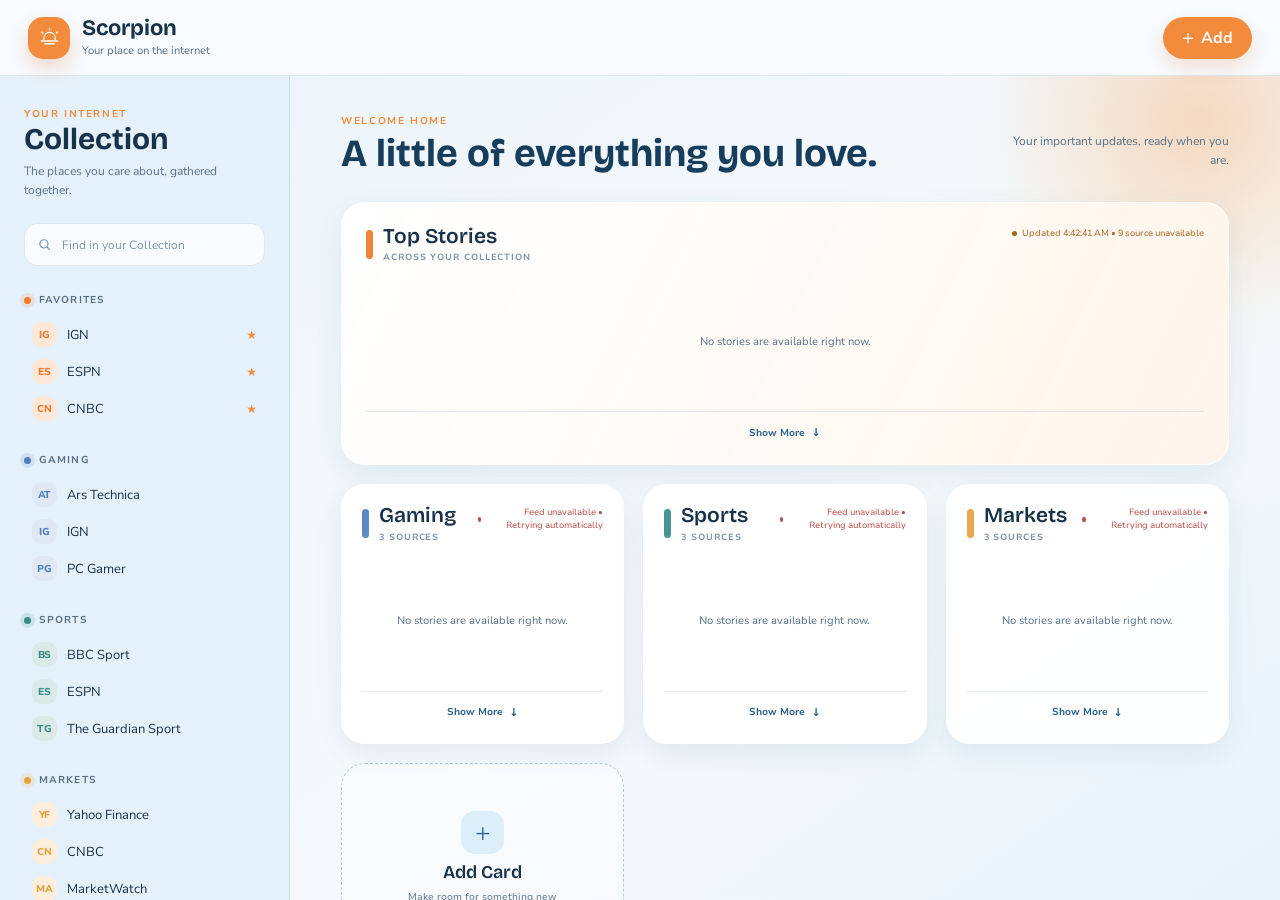
==== commit 2f85967a: "Refine homepage visual identity" ====
--- a/public/index.html
+++ b/public/index.html
@@ -3,12 +3,12 @@
 <head>
   <meta charset="UTF-8" />
   <meta name="viewport" content="width=device-width, initial-scale=1.0" />
-  <meta name="theme-color" content="#f6f1e8" />
+  <meta name="theme-color" content="#edf5fb" />
   <title>Project Scorpion</title>
   <link rel="preconnect" href="https://fonts.googleapis.com" />
   <link rel="preconnect" href="https://fonts.gstatic.com" crossorigin />
   <link
-    href="https://fonts.googleapis.com/css2?family=DM+Sans:wght@400;500;600;700&amp;family=Newsreader:opsz,wght@6..72,600&amp;display=swap"
+    href="https://fonts.googleapis.com/css2?family=Bricolage+Grotesque:opsz,wght@12..96,500;600;700&amp;family=Nunito+Sans:opsz,wght@6..12,400;500;600;700;800&amp;display=swap"
     rel="stylesheet"
   />
   <link rel="stylesheet" href="styles.css" />
--- a/public/styles.css
+++ b/public/styles.css
@@ -1,24 +1,24 @@
 :root {
   color-scheme: light;
-  --canvas: #f6f1e8;
-  --canvas-deep: #eee6d9;
-  --surface: rgba(255, 253, 249, 0.94);
-  --surface-strong: #fffdf9;
-  --surface-soft: #f2ecdf;
-  --ink: #292b28;
-  --ink-soft: #696b63;
-  --ink-faint: #8c8d84;
-  --line: rgba(62, 66, 57, 0.11);
-  --sage: #657963;
-  --sage-deep: #4f6450;
-  --sage-soft: #e1e8dc;
-  --peach: #e9b38f;
-  --peach-soft: #f8e5d6;
-  --gold-soft: #f4e8c8;
-  --error: #a84f47;
-  --warning: #9b6a2f;
-  --shadow-sm: 0 8px 24px rgba(74, 64, 49, 0.07);
-  --shadow-md: 0 18px 48px rgba(74, 64, 49, 0.1);
+  --canvas: #edf5fb;
+  --canvas-deep: #dceaf5;
+  --surface: rgba(255, 255, 255, 0.94);
+  --surface-strong: #ffffff;
+  --surface-soft: #eaf3fa;
+  --ink: #18324a;
+  --ink-soft: #587188;
+  --ink-faint: #7d94a8;
+  --line: rgba(38, 86, 121, 0.12);
+  --sage: #3478a8;
+  --sage-deep: #245f8d;
+  --sage-soft: #dceef9;
+  --peach: #f28b3c;
+  --peach-soft: #ffead8;
+  --gold-soft: #fff0c9;
+  --error: #b84d47;
+  --warning: #a66522;
+  --shadow-sm: 0 10px 28px rgba(44, 84, 113, 0.09);
+  --shadow-md: 0 20px 52px rgba(35, 75, 105, 0.14);
   --radius-lg: 24px;
   --radius-md: 18px;
   --header-height: 76px;
@@ -39,7 +39,7 @@
   overflow: hidden;
   background: var(--canvas);
   color: var(--ink);
-  font-family: "DM Sans", system-ui, -apple-system, BlinkMacSystemFont, "Segoe UI", sans-serif;
+  font-family: "Nunito Sans", system-ui, -apple-system, BlinkMacSystemFont, "Segoe UI", sans-serif;
   -webkit-font-smoothing: antialiased;
 }
 
@@ -56,7 +56,7 @@
 button:focus-visible,
 a:focus-visible,
 input:focus-visible {
-  outline: 3px solid rgba(101, 121, 99, 0.3);
+  outline: 3px solid rgba(52, 120, 168, 0.3);
   outline-offset: 3px;
 }
 
@@ -67,7 +67,7 @@
 
 .app-header {
   align-items: center;
-  background: rgba(250, 247, 240, 0.88);
+  background: rgba(248, 252, 255, 0.9);
   border-bottom: 1px solid var(--line);
   display: flex;
   height: var(--header-height);
@@ -88,9 +88,9 @@
 
 .brand-mark {
   align-items: center;
-  background: var(--sage);
-  border-radius: 14px;
-  box-shadow: 0 8px 18px rgba(79, 100, 80, 0.2);
+  background: var(--peach);
+  border-radius: 15px;
+  box-shadow: 0 9px 20px rgba(220, 102, 28, 0.24);
   display: inline-flex;
   height: 42px;
   justify-content: center;
@@ -113,9 +113,9 @@
 }
 
 .brand-name {
-  font-family: "Newsreader", Georgia, serif;
-  font-size: 23px;
-  font-weight: 600;
+  font-family: "Bricolage Grotesque", system-ui, sans-serif;
+  font-size: 22px;
+  font-weight: 700;
   line-height: 1;
 }
 
@@ -139,8 +139,8 @@
 }
 
 .primary-button {
-  background: var(--sage);
-  box-shadow: 0 8px 20px rgba(79, 100, 80, 0.17);
+  background: var(--peach);
+  box-shadow: 0 8px 20px rgba(220, 102, 28, 0.2);
   color: white;
   min-height: 42px;
   padding: 0 19px;
@@ -153,8 +153,8 @@
 }
 
 .primary-button:hover {
-  background: var(--sage-deep);
-  box-shadow: 0 10px 24px rgba(79, 100, 80, 0.22);
+  background: #dc681e;
+  box-shadow: 0 10px 24px rgba(220, 102, 28, 0.26);
   transform: translateY(-1px);
 }
 
@@ -172,29 +172,29 @@
 }
 
 .collection {
-  background: rgba(250, 247, 240, 0.72);
+  background: rgba(226, 240, 250, 0.72);
   border-right: 1px solid var(--line);
   overflow-y: auto;
   padding: 31px 24px 28px;
-  scrollbar-color: rgba(101, 121, 99, 0.24) transparent;
+  scrollbar-color: rgba(52, 120, 168, 0.24) transparent;
   scrollbar-width: thin;
 }
 
 .collection-heading h1,
 .workspace-heading h2,
 .source-dialog h2 {
-  font-family: "Newsreader", Georgia, serif;
-  font-weight: 600;
+  font-family: "Bricolage Grotesque", system-ui, sans-serif;
+  font-weight: 700;
 }
 
 .collection-heading h1 {
-  font-size: 31px;
+  font-size: 30px;
   line-height: 1;
   margin: 3px 0 8px;
 }
 
 .eyebrow {
-  color: var(--sage);
+  color: var(--peach);
   font-size: 10px;
   font-weight: 700;
   letter-spacing: 0.16em;
@@ -212,7 +212,7 @@
 
 .collection-search {
   align-items: center;
-  background: rgba(255, 253, 249, 0.78);
+  background: rgba(255, 255, 255, 0.78);
   border: 1px solid var(--line);
   border-radius: 14px;
   display: flex;
@@ -225,8 +225,8 @@
 
 .collection-search:focus-within {
   background: var(--surface-strong);
-  border-color: rgba(101, 121, 99, 0.35);
-  box-shadow: 0 0 0 4px rgba(101, 121, 99, 0.08);
+  border-color: rgba(52, 120, 168, 0.38);
+  box-shadow: 0 0 0 4px rgba(52, 120, 168, 0.09);
 }
 
 .collection-search svg {
@@ -299,7 +299,7 @@
 }
 
 .collection-item:hover {
-  background: rgba(255, 253, 249, 0.78);
+  background: rgba(255, 255, 255, 0.72);
 }
 
 .source-avatar {
@@ -318,7 +318,7 @@
 }
 
 .favorite-star {
-  color: #c79042;
+  color: var(--peach);
   font-size: 12px;
   margin-left: auto;
 }
@@ -344,7 +344,7 @@
 .collection-add {
   align-items: center;
   background: transparent;
-  border: 1px dashed rgba(101, 121, 99, 0.3);
+  border: 1px dashed rgba(52, 120, 168, 0.32);
   border-radius: 15px;
   color: var(--ink);
   cursor: pointer;
@@ -357,8 +357,8 @@
 }
 
 .collection-add:hover {
-  background: rgba(255, 253, 249, 0.65);
-  border-color: rgba(101, 121, 99, 0.55);
+  background: rgba(255, 255, 255, 0.65);
+  border-color: rgba(52, 120, 168, 0.58);
 }
 
 .collection-add-icon {
@@ -397,7 +397,7 @@
 }
 
 .workspace::before {
-  background: radial-gradient(circle, rgba(233, 179, 143, 0.18), transparent 68%);
+  background: radial-gradient(circle, rgba(242, 139, 60, 0.24), transparent 68%);
   content: "";
   height: 420px;
   pointer-events: none;
@@ -411,7 +411,10 @@
   height: 100%;
   overflow-y: auto;
   padding: 38px clamp(28px, 4vw, 64px) 70px;
-  scrollbar-color: rgba(101, 121, 99, 0.24) transparent;
+  background:
+    radial-gradient(circle at 92% 8%, rgba(255, 190, 102, 0.12), transparent 24%),
+    linear-gradient(145deg, #edf5fb 0%, #f5f9fc 54%, #e8f3fb 100%);
+  scrollbar-color: rgba(52, 120, 168, 0.24) transparent;
   scrollbar-width: thin;
 }
 
@@ -426,6 +429,7 @@
 }
 
 .workspace-heading h2 {
+  color: #173d5c;
   font-size: clamp(31px, 3vw, 45px);
   line-height: 1.05;
   margin: 5px 0 0;
@@ -456,7 +460,7 @@
 
 .workspace-card {
   background: var(--surface);
-  border: 1px solid rgba(255, 255, 255, 0.72);
+  border: 1px solid rgba(255, 255, 255, 0.86);
   border-radius: var(--radius-lg);
   box-shadow: var(--shadow-sm);
   display: flex;
@@ -475,7 +479,7 @@
 
 .top-stories-card {
   background:
-    linear-gradient(115deg, rgba(255, 253, 249, 0.98), rgba(246, 239, 225, 0.95));
+    linear-gradient(115deg, rgba(255, 255, 255, 0.99), rgba(255, 244, 234, 0.96));
   min-height: 0;
   padding: 22px 24px 15px;
 }
@@ -505,7 +509,7 @@
 }
 
 .card-heading h3 {
-  font-family: "Newsreader", Georgia, serif;
+  font-family: "Bricolage Grotesque", system-ui, sans-serif;
   font-size: 21px;
   font-weight: 600;
   line-height: 1.1;
@@ -613,7 +617,7 @@
 .story-title:hover {
   color: var(--sage-deep);
   text-decoration: underline;
-  text-decoration-color: rgba(79, 100, 80, 0.35);
+  text-decoration-color: rgba(36, 95, 141, 0.35);
   text-underline-offset: 3px;
 }
 
@@ -646,7 +650,7 @@
 
 .story-badge.hot {
   background: var(--peach-soft);
-  color: #a45432;
+  color: #b55218;
 }
 
 .story-badge.new {
@@ -655,9 +659,9 @@
 }
 
 .story-item.new-flash {
-  background: rgba(225, 232, 220, 0.43);
+  background: rgba(220, 238, 249, 0.58);
   border-radius: 10px;
-  box-shadow: 0 0 0 7px rgba(225, 232, 220, 0.43);
+  box-shadow: 0 0 0 7px rgba(220, 238, 249, 0.58);
 }
 
 .card-empty-state {
@@ -714,7 +718,7 @@
 .skeleton-rank,
 .skeleton-line {
   animation: shimmer 1.5s ease-in-out infinite;
-  background: linear-gradient(90deg, #eee8dc, #f8f4ec, #eee8dc);
+  background: linear-gradient(90deg, #e2edf5, #f4f9fc, #e2edf5);
   background-size: 200% 100%;
 }
 
@@ -743,8 +747,8 @@
 
 .add-card-button {
   align-items: center;
-  background: rgba(255, 253, 249, 0.45);
-  border: 1px dashed rgba(101, 121, 99, 0.35);
+  background: rgba(255, 255, 255, 0.44);
+  border: 1px dashed rgba(52, 120, 168, 0.36);
   border-radius: var(--radius-lg);
   color: var(--sage-deep);
   cursor: pointer;
@@ -758,8 +762,8 @@
 }
 
 .add-card-button:hover {
-  background: rgba(255, 253, 249, 0.75);
-  border-color: rgba(101, 121, 99, 0.62);
+  background: rgba(255, 255, 255, 0.78);
+  border-color: rgba(52, 120, 168, 0.64);
   transform: translateY(-1px);
 }
 
@@ -777,7 +781,7 @@
 
 .add-card-button strong {
   color: var(--ink);
-  font-family: "Newsreader", Georgia, serif;
+  font-family: "Bricolage Grotesque", system-ui, sans-serif;
   font-size: 18px;
   font-weight: 600;
 }
@@ -847,7 +851,7 @@
 
 @keyframes cardArrival {
   0% {
-    box-shadow: 0 0 0 8px rgba(101, 121, 99, 0.18);
+    box-shadow: 0 0 0 8px rgba(52, 120, 168, 0.18);
     opacity: 0;
     transform: translateY(8px);
   }
@@ -862,7 +866,7 @@
   background: var(--surface-strong);
   border: 0;
   border-radius: 26px;
-  box-shadow: 0 28px 90px rgba(54, 49, 40, 0.24);
+  box-shadow: 0 28px 90px rgba(25, 61, 88, 0.24);
   color: var(--ink);
   max-width: 440px;
   padding: 0;
@@ -870,7 +874,7 @@
 }
 
 .source-dialog::backdrop {
-  background: rgba(50, 49, 43, 0.32);
+  background: rgba(20, 48, 70, 0.34);
   backdrop-filter: blur(6px);
 }
 
@@ -942,7 +946,7 @@
 }
 
 .dialog-preview-button {
-  background: rgba(101, 121, 99, 0.14);
+  background: rgba(52, 120, 168, 0.14);
   border-radius: 9px;
   color: var(--sage-deep);
   font-weight: 700;
@@ -954,7 +958,7 @@
 }
 
 .toast {
-  background: #3c493d;
+  background: #245f8d;
   border-radius: 999px;
   bottom: 26px;
   box-shadow: var(--shadow-md);
